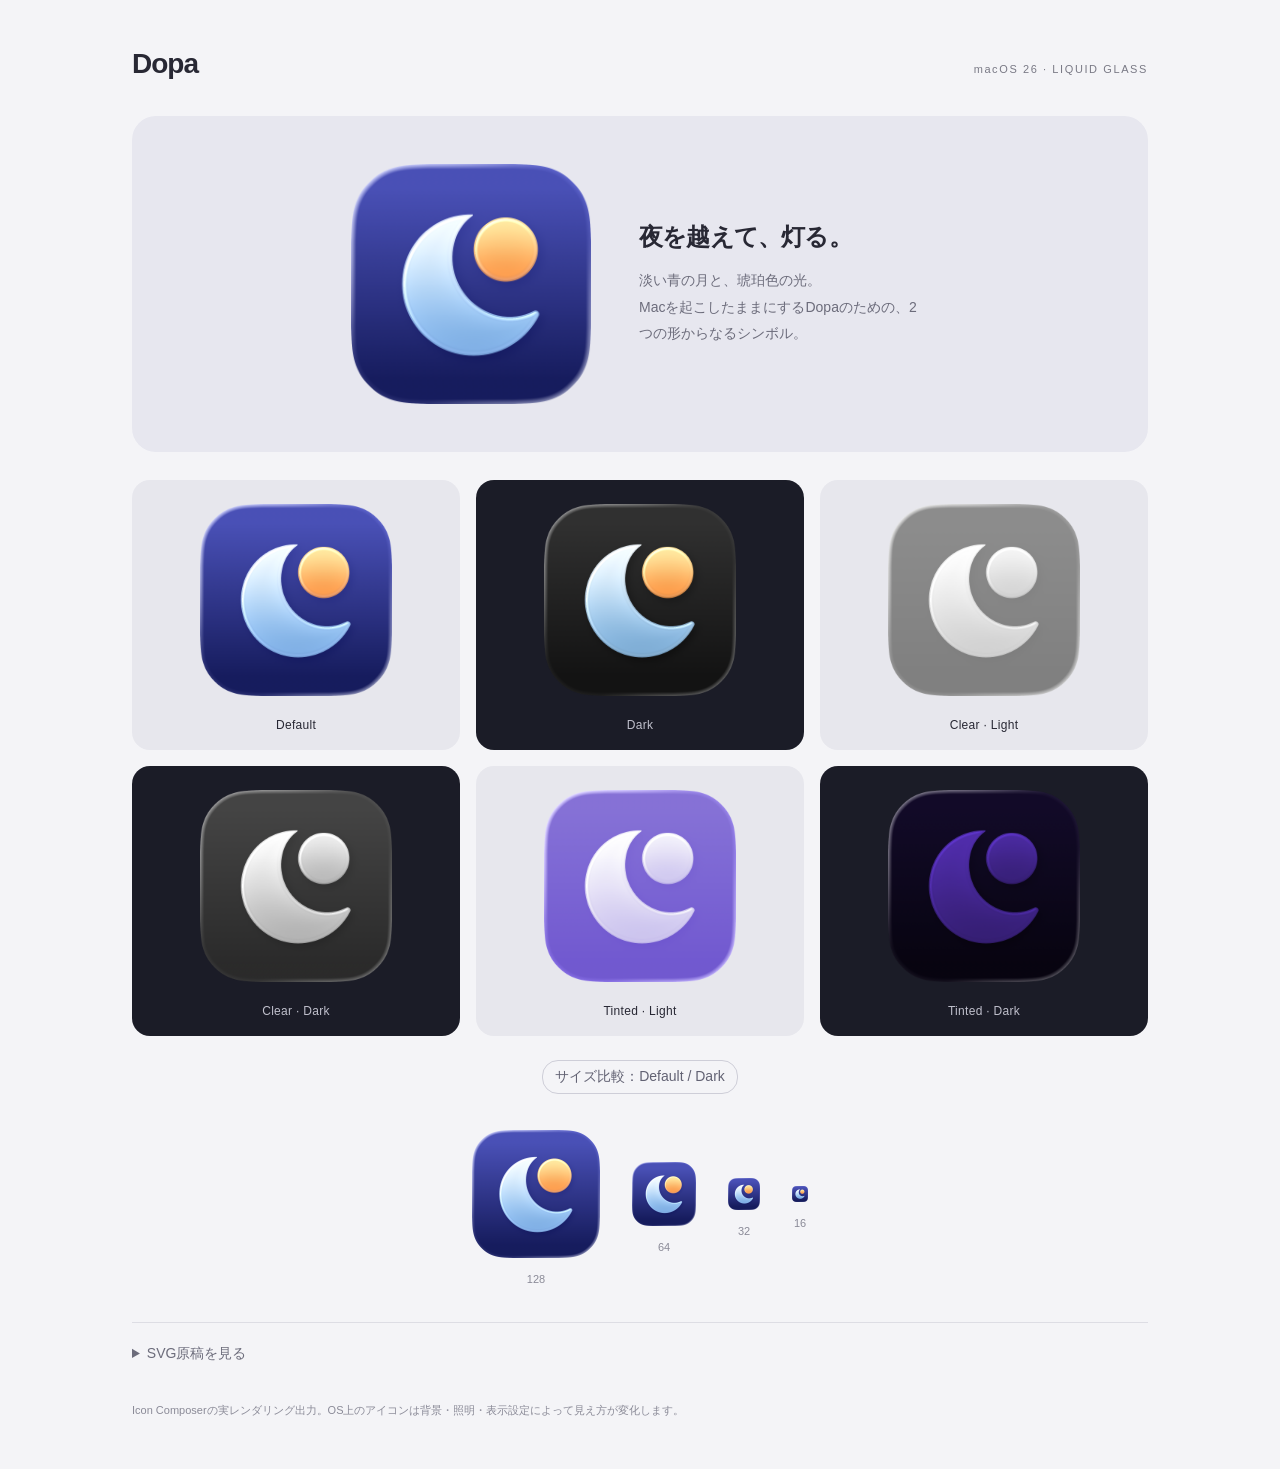
==== artwork/icon/preview.html @ f28f7d17 "feat(ui): added application icon and build integration - Designed vector moon and light icon layers " ====
<!doctype html>
<html lang="ja">
<meta charset="utf-8">
<meta name="viewport" content="width=device-width,initial-scale=1">
<title>Dopa · App icon</title>
<style>
*{box-sizing:border-box}body{margin:0;background:#f4f4f7;color:#282834;font:14px -apple-system,BlinkMacSystemFont,sans-serif}main{max-width:1080px;margin:auto;padding:48px 32px}header{display:flex;justify-content:space-between;align-items:baseline;gap:20px;margin-bottom:36px}h1{font-size:28px;letter-spacing:-1px;margin:0}header span{color:#797985;font-size:11px;letter-spacing:1.6px}.hero{display:flex;align-items:center;justify-content:center;gap:48px;background:#e7e7ef;border-radius:24px;padding:48px;margin-bottom:28px}.hero img{width:240px;height:240px}.hero h2{font-size:24px;font-weight:600;letter-spacing:-.8px;margin:0 0 14px}.hero p{max-width:290px;color:#6c6c7b;line-height:1.9;margin:0}.grid{display:grid;grid-template-columns:repeat(3,1fr);gap:16px}.card{background:#e7e7ed;padding:24px 16px 18px;border-radius:18px;text-align:center}.card.dark{background:#1b1c27;color:#c0c0cc}.card img{width:100%;max-width:192px;display:block;margin:0 auto 20px}.card span{font-size:12px;letter-spacing:.3px}.sizes{display:flex;align-items:center;justify-content:center;flex-wrap:wrap;gap:32px;padding:36px 0}.size{text-align:center}.size img{display:block;margin:auto auto 12px}.size span{font-size:11px;color:#8a8a97}details{border-top:1px solid #dddde4;padding:22px 0}summary{cursor:pointer;color:#6c6c7b}.source{display:flex;align-items:center;gap:28px;padding-top:24px}.source img{width:128px;height:128px;border-radius:24%}.source p{color:#737380;font-size:12px;line-height:1.9}.source a,footer a{color:#575e9d}footer{padding-top:16px;color:#8a8a97;font-size:11px;line-height:1.8}.sizes[data-mode="dark"]{background:#1b1c27;border-radius:18px;margin-top:16px}button{color:#626273;background:transparent;border:1px solid #ceced8;border-radius:16px;padding:7px 12px;font:inherit;cursor:pointer}.sizecontrols{text-align:center;margin-top:24px}@media(max-width:700px){main{padding:28px 20px}.hero{display:block;text-align:center;padding:32px 20px}.hero img{width:208px;height:208px;margin-bottom:24px}.hero p{margin:auto}.grid{grid-template-columns:repeat(2,1fr);gap:12px}.card{padding:22px 14px 16px}.card img{margin-bottom:16px}.sizes{gap:24px}.source{align-items:flex-start;gap:20px}.source img{width:96px;height:96px}header span{font-size:9px}}
</style>
<main>
<header><h1>Dopa</h1><span>macOS 26 · LIQUID GLASS</span></header>
<div class="hero"><img src="renders/default.png" alt="DopaのLiquid Glassアプリアイコン"><div><h2>夜を越えて、灯る。</h2><p>淡い青の月と、琥珀色の光。<br>Macを起こしたままにするDopaのための、2つの形からなるシンボル。</p></div></div>
<div class="grid">
<div class="card"><img src="renders/default.png" alt="Default表示"><span>Default</span></div>
<div class="card dark"><img src="renders/dark.png" alt="Dark表示"><span>Dark</span></div>
<div class="card"><img src="renders/clearlight.png" alt="Clear Light表示"><span>Clear · Light</span></div>
<div class="card dark"><img src="renders/cleardark.png" alt="Clear Dark表示"><span>Clear · Dark</span></div>
<div class="card"><img src="renders/tintedlight.png" alt="Tinted Light表示"><span>Tinted · Light</span></div>
<div class="card dark"><img src="renders/tinteddark.png" alt="Tinted Dark表示"><span>Tinted · Dark</span></div>
</div>
<div class="sizecontrols"><button id="switch-size-mode" type="button">サイズ比較：Default / Dark</button></div>
<div class="sizes" data-mode="default">
<div class="size"><img src="renders/default.png" width="128" height="128" alt="128px表示"><span>128</span></div>
<div class="size"><img src="renders/default.png" width="64" height="64" alt="64px表示"><span>64</span></div>
<div class="size"><img src="renders/default.png" width="32" height="32" alt="32px表示"><span>32</span></div>
<div class="size"><img src="renders/default.png" width="16" height="16" alt="16px表示"><span>16</span></div>
</div>
<details><summary>SVG原稿を見る</summary><div class="source"><img src="dopa.svg" alt="DopaのSVG原稿"><p>1つのパスと1つの円。前景SVGは合計556 bytes。<br>ガラス・反射・影はIcon Composerが描画します。<br><a href="dopa.svg">統合SVG</a> · <a href="moon.svg">月</a> · <a href="light.svg">光</a></p></div></details>
<footer>Icon Composerの実レンダリング出力。OS上のアイコンは背景・照明・表示設定によって見え方が変化します。</footer>
</main>
<script>
document.querySelector('#switch-size-mode').addEventListener('click',()=>{const sizes=document.querySelector('.sizes');const mode=sizes.dataset.mode==='default'?'dark':'default';sizes.dataset.mode=mode;for(const img of sizes.querySelectorAll('img'))img.src=`renders/${mode}.png`;});
</script>
</html>
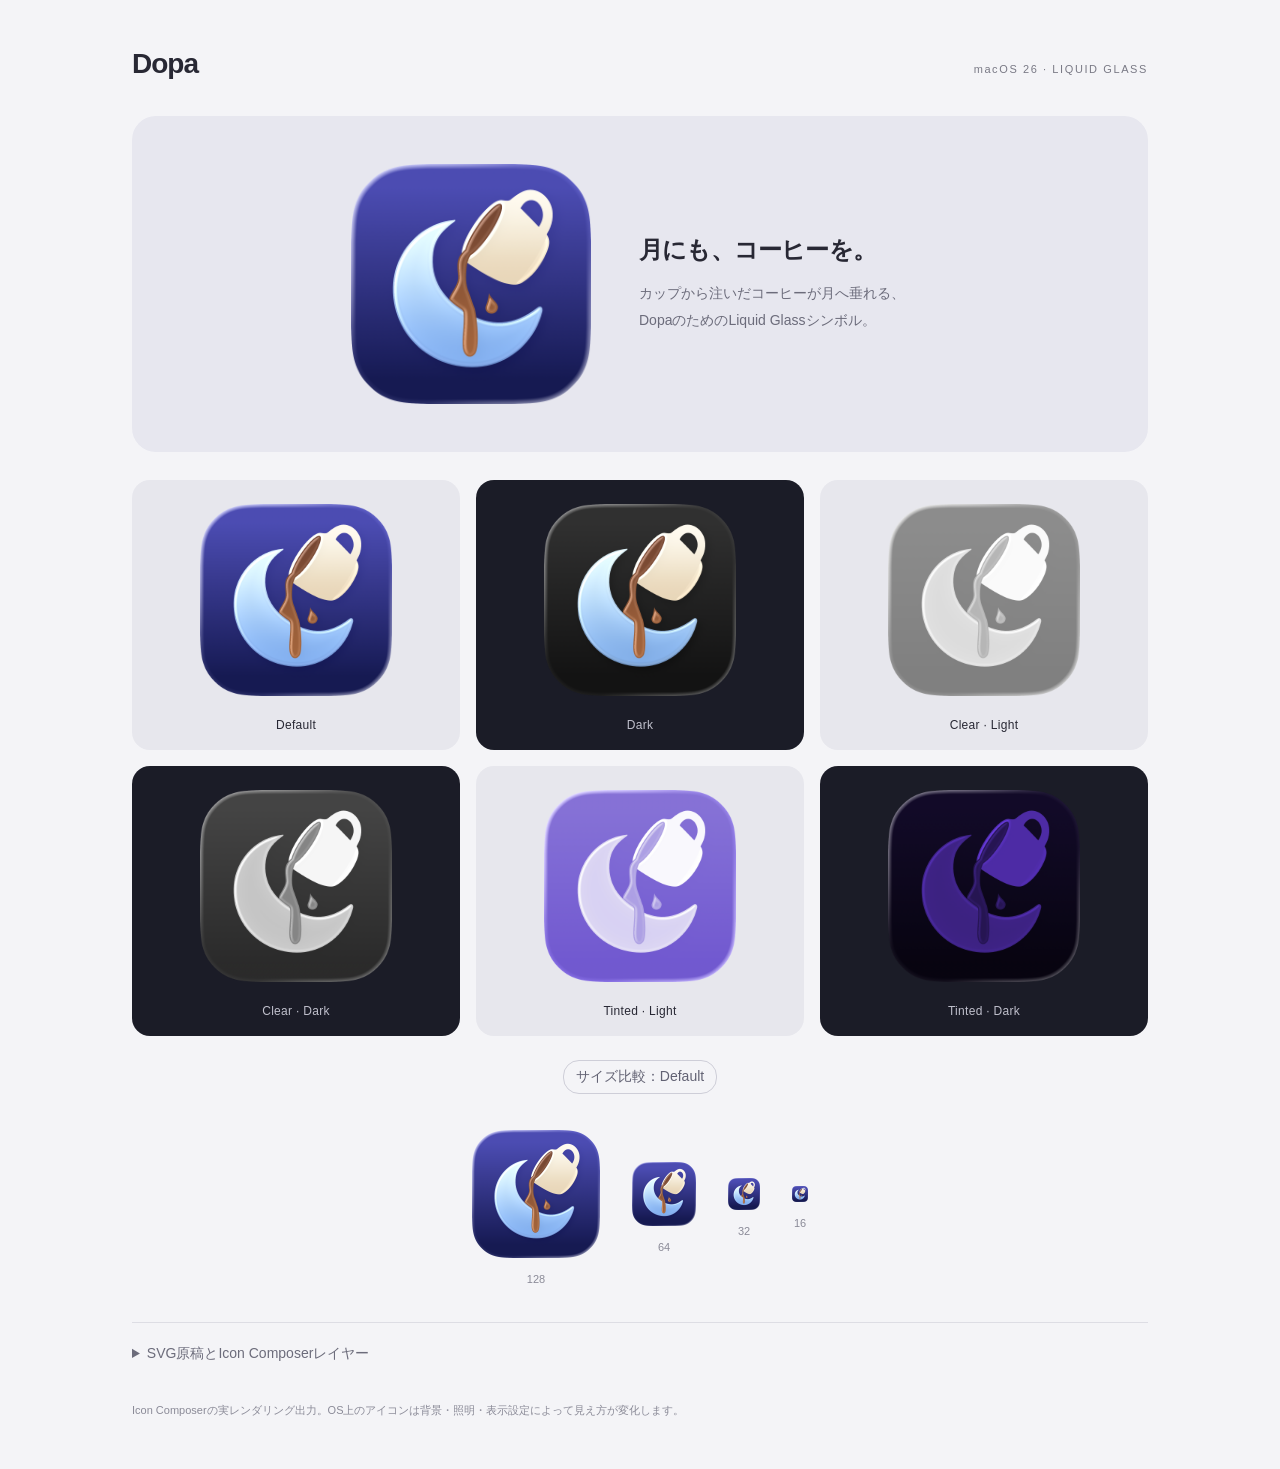
==== commit 81373a5d: "feat(ui): redesigned application icon to moon and coffee motif - Replaced amber light emblem with ti" ====
--- a/artwork/icon/preview.html
+++ b/artwork/icon/preview.html
@@ -4,11 +4,11 @@
 <meta name="viewport" content="width=device-width,initial-scale=1">
 <title>Dopa · App icon</title>
 <style>
-*{box-sizing:border-box}body{margin:0;background:#f4f4f7;color:#282834;font:14px -apple-system,BlinkMacSystemFont,sans-serif}main{max-width:1080px;margin:auto;padding:48px 32px}header{display:flex;justify-content:space-between;align-items:baseline;gap:20px;margin-bottom:36px}h1{font-size:28px;letter-spacing:-1px;margin:0}header span{color:#797985;font-size:11px;letter-spacing:1.6px}.hero{display:flex;align-items:center;justify-content:center;gap:48px;background:#e7e7ef;border-radius:24px;padding:48px;margin-bottom:28px}.hero img{width:240px;height:240px}.hero h2{font-size:24px;font-weight:600;letter-spacing:-.8px;margin:0 0 14px}.hero p{max-width:290px;color:#6c6c7b;line-height:1.9;margin:0}.grid{display:grid;grid-template-columns:repeat(3,1fr);gap:16px}.card{background:#e7e7ed;padding:24px 16px 18px;border-radius:18px;text-align:center}.card.dark{background:#1b1c27;color:#c0c0cc}.card img{width:100%;max-width:192px;display:block;margin:0 auto 20px}.card span{font-size:12px;letter-spacing:.3px}.sizes{display:flex;align-items:center;justify-content:center;flex-wrap:wrap;gap:32px;padding:36px 0}.size{text-align:center}.size img{display:block;margin:auto auto 12px}.size span{font-size:11px;color:#8a8a97}details{border-top:1px solid #dddde4;padding:22px 0}summary{cursor:pointer;color:#6c6c7b}.source{display:flex;align-items:center;gap:28px;padding-top:24px}.source img{width:128px;height:128px;border-radius:24%}.source p{color:#737380;font-size:12px;line-height:1.9}.source a,footer a{color:#575e9d}footer{padding-top:16px;color:#8a8a97;font-size:11px;line-height:1.8}.sizes[data-mode="dark"]{background:#1b1c27;border-radius:18px;margin-top:16px}button{color:#626273;background:transparent;border:1px solid #ceced8;border-radius:16px;padding:7px 12px;font:inherit;cursor:pointer}.sizecontrols{text-align:center;margin-top:24px}@media(max-width:700px){main{padding:28px 20px}.hero{display:block;text-align:center;padding:32px 20px}.hero img{width:208px;height:208px;margin-bottom:24px}.hero p{margin:auto}.grid{grid-template-columns:repeat(2,1fr);gap:12px}.card{padding:22px 14px 16px}.card img{margin-bottom:16px}.sizes{gap:24px}.source{align-items:flex-start;gap:20px}.source img{width:96px;height:96px}header span{font-size:9px}}
+*{box-sizing:border-box}body{margin:0;background:#f4f4f7;color:#282834;font:14px -apple-system,BlinkMacSystemFont,sans-serif}main{max-width:1080px;margin:auto;padding:48px 32px}header{display:flex;justify-content:space-between;align-items:baseline;gap:20px;margin-bottom:36px}h1{font-size:28px;letter-spacing:-1px;margin:0}header span{color:#797985;font-size:11px;letter-spacing:1.6px}.hero{display:flex;align-items:center;justify-content:center;gap:48px;background:#e7e7ef;border-radius:24px;padding:48px;margin-bottom:28px}.hero img{width:240px;height:240px}.hero h2{font-size:24px;font-weight:600;letter-spacing:-.8px;margin:0 0 14px}.hero p{max-width:290px;color:#6c6c7b;line-height:1.9;margin:0}.grid{display:grid;grid-template-columns:repeat(3,1fr);gap:16px}.card{background:#e7e7ed;padding:24px 16px 18px;border-radius:18px;text-align:center}.card.dark{background:#1b1c27;color:#c0c0cc}.card img{width:100%;max-width:192px;display:block;margin:0 auto 20px}.card span{font-size:12px;letter-spacing:.3px}.sizes{display:flex;align-items:center;justify-content:center;flex-wrap:wrap;gap:32px;padding:36px 0}.size{text-align:center}.size img{display:block;margin:auto auto 12px}.size span{font-size:11px;color:#8a8a97}details{border-top:1px solid #dddde4;padding:22px 0}summary{cursor:pointer;color:#6c6c7b}.source{display:flex;align-items:center;gap:28px;padding-top:24px}.source img{width:128px;height:128px;border-radius:24%}.source p{color:#737380;font-size:12px;line-height:1.9}.source a,footer a{color:#575e9d}footer{padding-top:16px;color:#8a8a97;font-size:11px;line-height:1.8}.sizes[data-mode="dark"],.sizes[data-mode="tinteddark"]{background:#1b1c27;border-radius:18px;margin-top:16px}button{color:#626273;background:transparent;border:1px solid #ceced8;border-radius:16px;padding:7px 12px;font:inherit;cursor:pointer}.sizecontrols{text-align:center;margin-top:24px}@media(max-width:700px){main{padding:28px 20px}.hero{display:block;text-align:center;padding:32px 20px}.hero img{width:208px;height:208px;margin-bottom:24px}.hero p{margin:auto}.grid{grid-template-columns:repeat(2,1fr);gap:12px}.card{padding:22px 14px 16px}.card img{margin-bottom:16px}.sizes{gap:24px}.source{align-items:flex-start;gap:20px}.source img{width:96px;height:96px}header span{font-size:9px}}
 </style>
 <main>
 <header><h1>Dopa</h1><span>macOS 26 · LIQUID GLASS</span></header>
-<div class="hero"><img src="renders/default.png" alt="DopaのLiquid Glassアプリアイコン"><div><h2>夜を越えて、灯る。</h2><p>淡い青の月と、琥珀色の光。<br>Macを起こしたままにするDopaのための、2つの形からなるシンボル。</p></div></div>
+<div class="hero"><img src="renders/default.png" alt="DopaのLiquid Glassアプリアイコン"><div><h2>月にも、コーヒーを。</h2><p>カップから注いだコーヒーが月へ垂れる、DopaのためのLiquid Glassシンボル。</p></div></div>
 <div class="grid">
 <div class="card"><img src="renders/default.png" alt="Default表示"><span>Default</span></div>
 <div class="card dark"><img src="renders/dark.png" alt="Dark表示"><span>Dark</span></div>
@@ -17,17 +17,30 @@
 <div class="card"><img src="renders/tintedlight.png" alt="Tinted Light表示"><span>Tinted · Light</span></div>
 <div class="card dark"><img src="renders/tinteddark.png" alt="Tinted Dark表示"><span>Tinted · Dark</span></div>
 </div>
-<div class="sizecontrols"><button id="switch-size-mode" type="button">サイズ比較：Default / Dark</button></div>
+<div class="sizecontrols"><button id="switch-size-mode" type="button">サイズ比較：Default</button></div>
 <div class="sizes" data-mode="default">
 <div class="size"><img src="renders/default.png" width="128" height="128" alt="128px表示"><span>128</span></div>
 <div class="size"><img src="renders/default.png" width="64" height="64" alt="64px表示"><span>64</span></div>
 <div class="size"><img src="renders/default.png" width="32" height="32" alt="32px表示"><span>32</span></div>
 <div class="size"><img src="renders/default.png" width="16" height="16" alt="16px表示"><span>16</span></div>
 </div>
-<details><summary>SVG原稿を見る</summary><div class="source"><img src="dopa.svg" alt="DopaのSVG原稿"><p>1つのパスと1つの円。前景SVGは合計556 bytes。<br>ガラス・反射・影はIcon Composerが描画します。<br><a href="dopa.svg">統合SVG</a> · <a href="moon.svg">月</a> · <a href="light.svg">光</a></p></div></details>
+<details><summary>SVG原稿とIcon Composerレイヤー</summary><div class="source"><p>このページは月とコーヒーの採用済みアイコンをIcon Composerで描画した結果です。<br><a href="moon.svg">月</a> · <a href="cup.svg">カップ</a> · <a href="rim.svg">リム</a> · <a href="coffee.svg">コーヒー</a><br><a href="moon-coffee-preview.html">統合SVG原稿を見る</a></p></div></details>
 <footer>Icon Composerの実レンダリング出力。OS上のアイコンは背景・照明・表示設定によって見え方が変化します。</footer>
 </main>
 <script>
-document.querySelector('#switch-size-mode').addEventListener('click',()=>{const sizes=document.querySelector('.sizes');const mode=sizes.dataset.mode==='default'?'dark':'default';sizes.dataset.mode=mode;for(const img of sizes.querySelectorAll('img'))img.src=`renders/${mode}.png`;});
+const sizeModes=[
+  {key:'default',label:'Default'},
+  {key:'dark',label:'Dark'},
+  {key:'tintedlight',label:'Tinted Light'},
+  {key:'tinteddark',label:'Tinted Dark'}
+];
+document.querySelector('#switch-size-mode').addEventListener('click',event=>{
+  const sizes=document.querySelector('.sizes');
+  const current=sizeModes.findIndex(mode=>mode.key===sizes.dataset.mode);
+  const next=sizeModes[(current+1)%sizeModes.length];
+  sizes.dataset.mode=next.key;
+  event.currentTarget.textContent=`サイズ比較：${next.label}`;
+  for(const img of sizes.querySelectorAll('img'))img.src=`renders/${next.key}.png`;
+});
 </script>
 </html>
